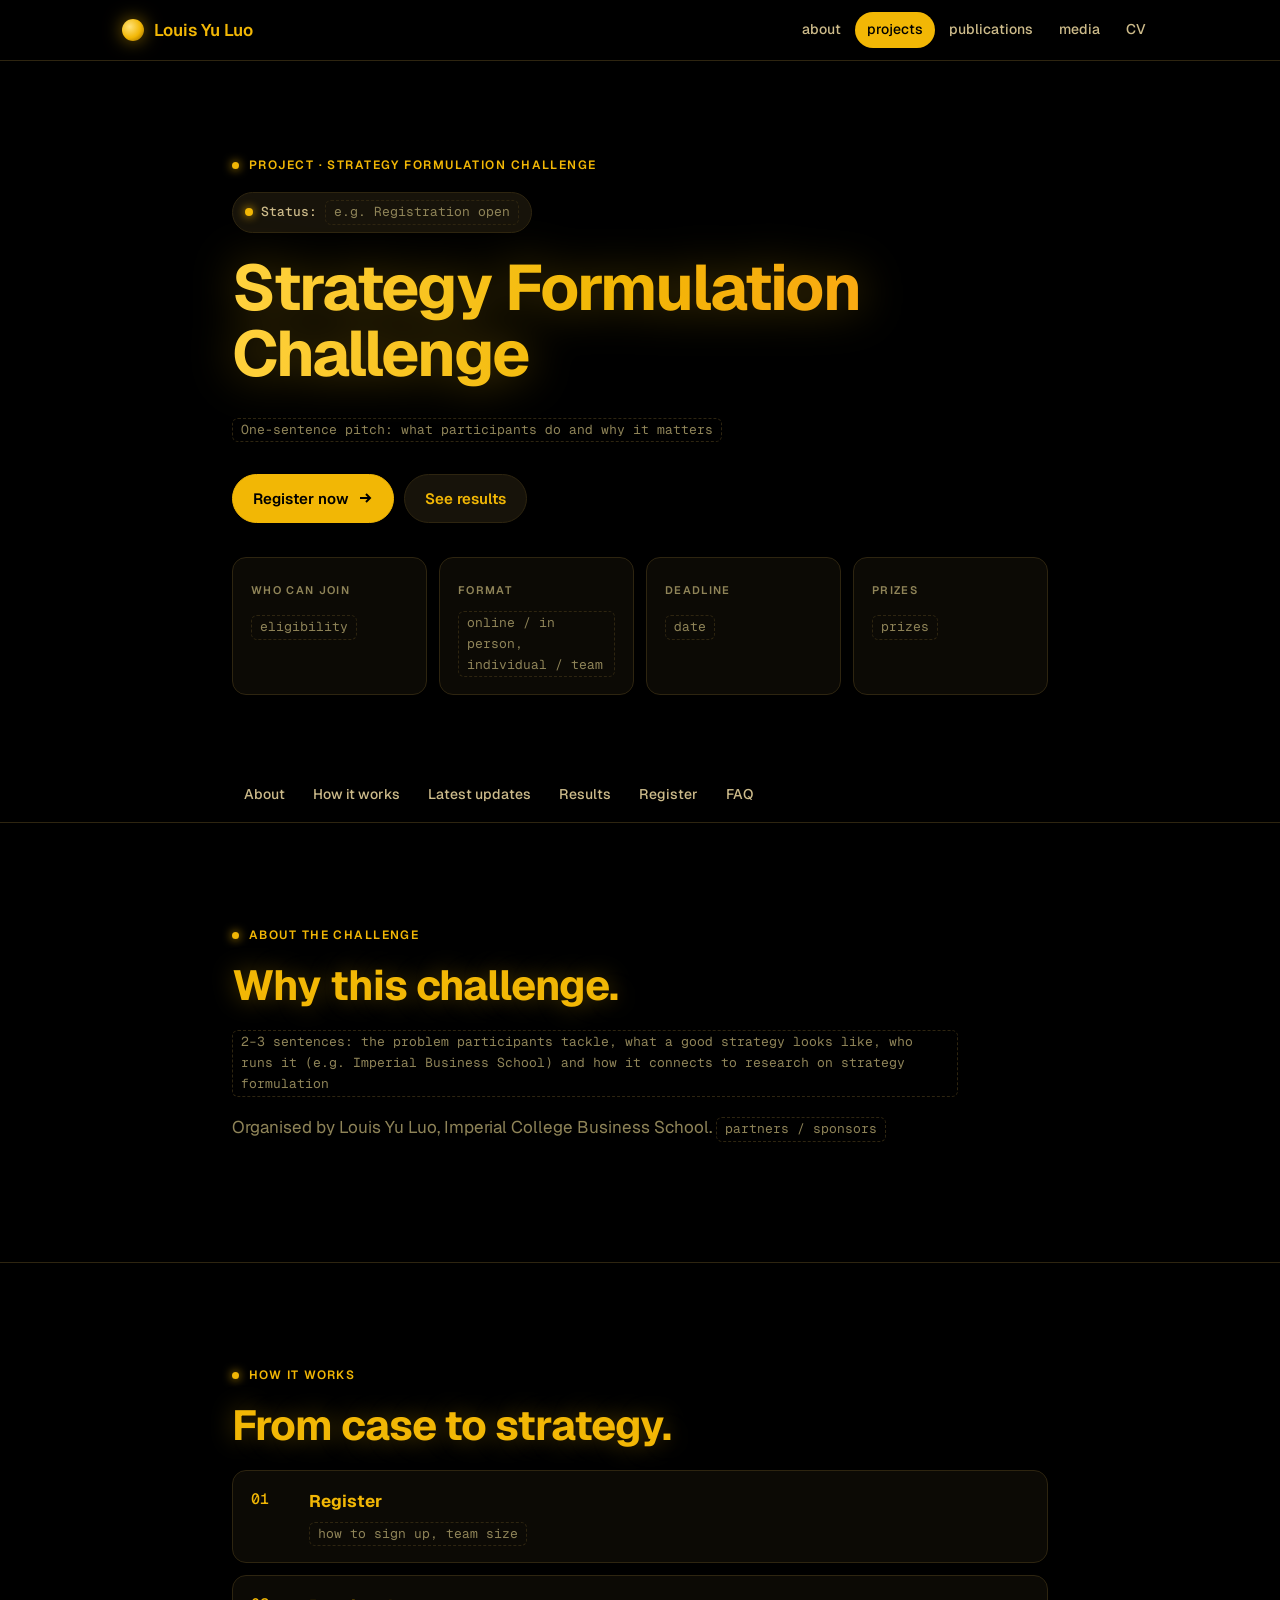
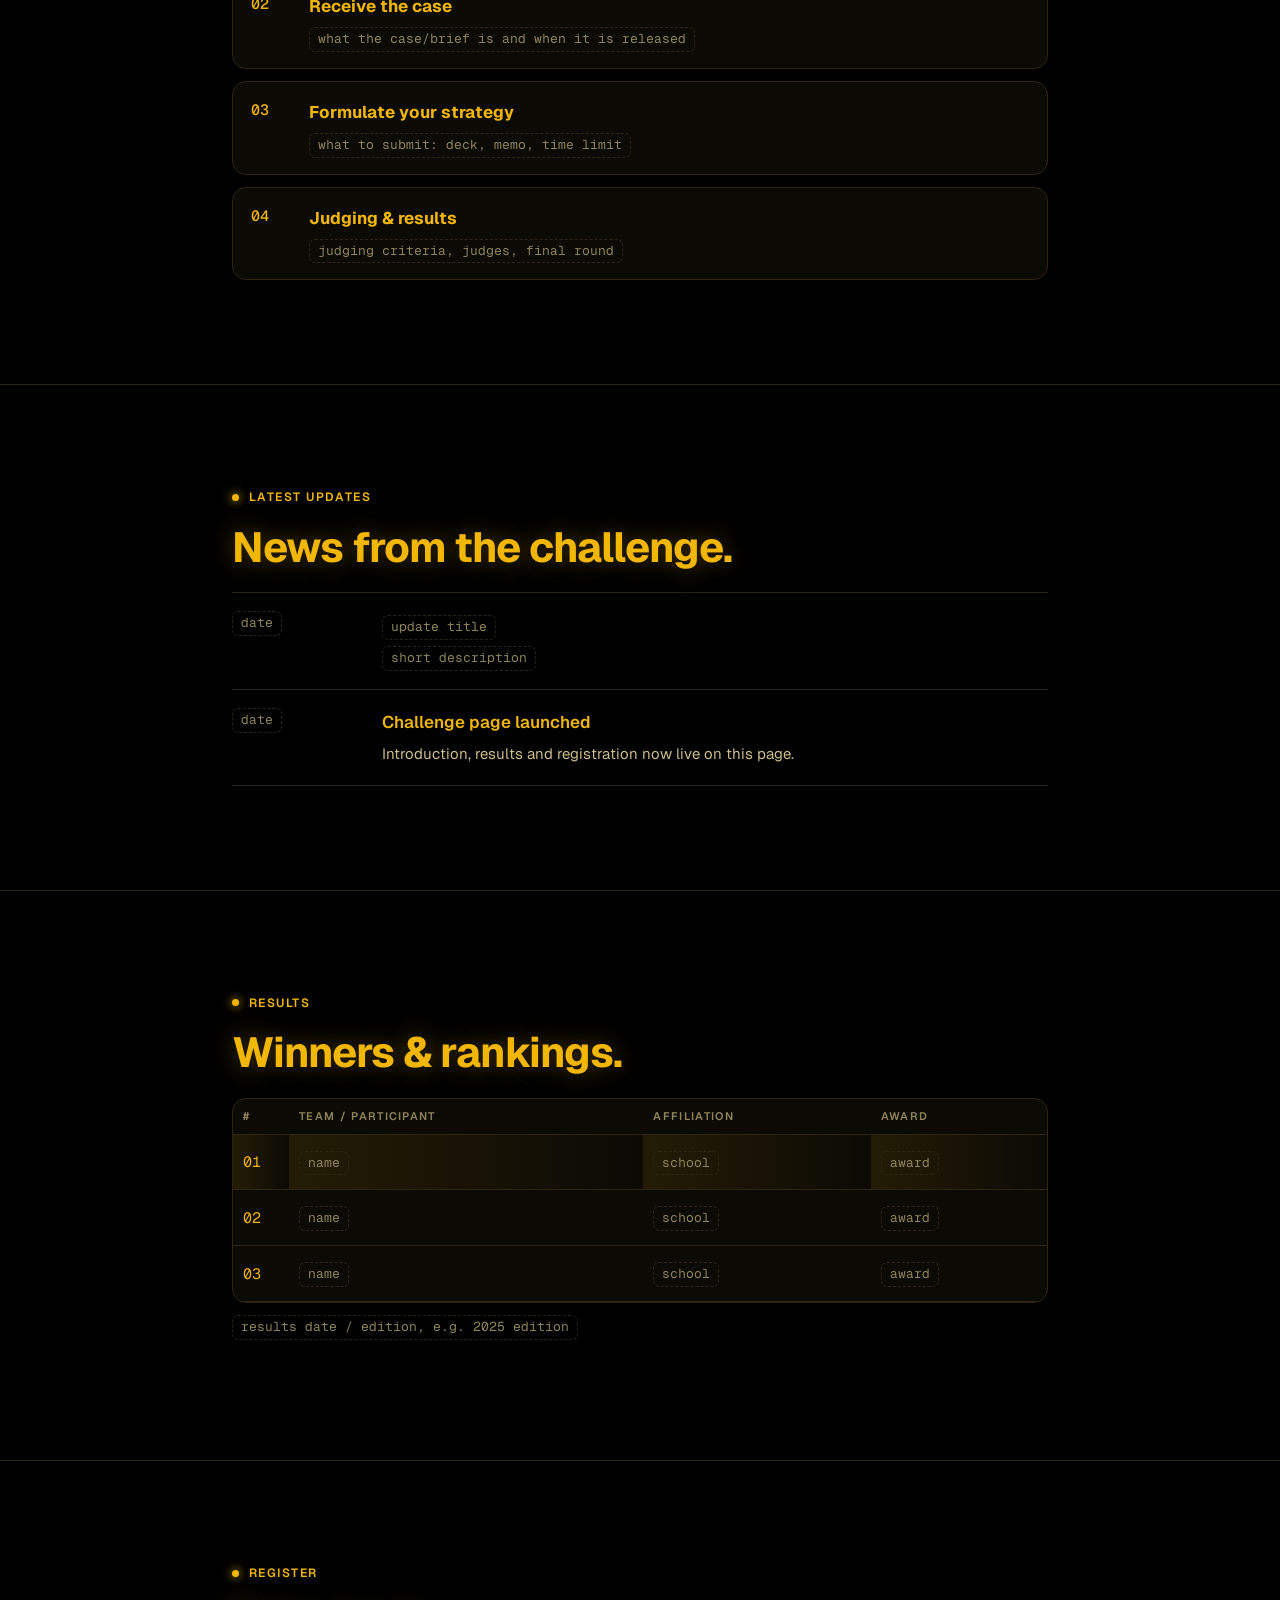
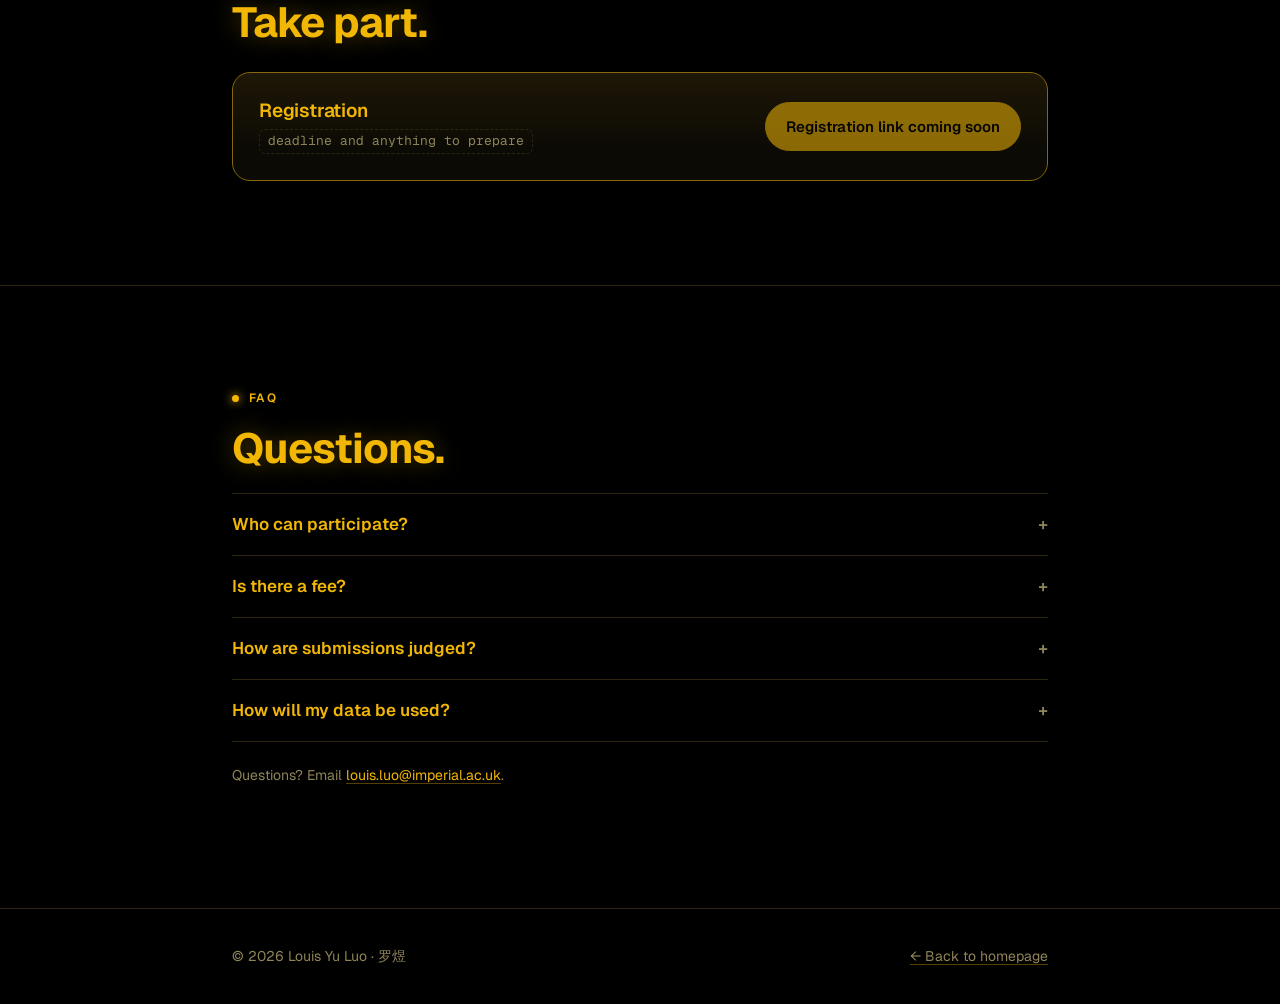
==== challenge/index.html @ c234727a "Add index.html for Strategy Formulation Challenge This commit introduces a new HTML file for the Str" ====
<!DOCTYPE html>
<html lang="en">
<head>
<meta charset="utf-8">
<meta name="viewport" content="width=device-width, initial-scale=1">
<title>Strategy Formulation Challenge · Louis Yu Luo</title>
<meta name="description" content="The Strategy Formulation Challenge: introduction, latest updates, results and registration.">
<link rel="preconnect" href="https://fonts.googleapis.com">
<link rel="preconnect" href="https://fonts.gstatic.com" crossorigin>
<link href="https://fonts.googleapis.com/css2?family=Geist:wght@400;500;600;700&family=Geist+Mono:wght@400;500&family=Instrument+Serif:ital@1&display=swap" rel="stylesheet">
<style>
/* Layout idea: a single dark scroll in the shape of an academic "about" page (pill nav, eyebrow + big headline, thesis thread, three pillars, numbered papers, timeline), with yellow as the only colour and a live contrarian particle field as the signature visual. Single theme by choice. */
:root{
  --bg:#000000;
  --surface:#0c0a05;
  --surface-2:#17130a;
  --line:#2e2510;
  --yellow:#f2b705;
  --glow:rgba(242,183,5,.35);
  --yellow-soft:#cdbb8a;
  --muted:#8f8458;
  --font-sans:"Geist", ui-sans-serif, system-ui, -apple-system, "Segoe UI", sans-serif;
  --font-mono:"Geist Mono", ui-monospace, Menlo, Consolas, monospace;
  --font-accent:"Instrument Serif", Georgia, serif;
  color-scheme:dark;
}
*{box-sizing:border-box}
html{scroll-behavior:smooth;scroll-padding-top:76px}
@media (prefers-reduced-motion:reduce){html{scroll-behavior:auto}}
body{margin:0;background:var(--bg);color:var(--yellow-soft);font:400 17px/1.7 var(--font-sans);-webkit-font-smoothing:antialiased}
a{color:var(--yellow);text-decoration:underline;text-decoration-color:color-mix(in srgb,var(--yellow) 35%,transparent);text-underline-offset:3px;transition:color .2s,text-decoration-color .2s}
a:hover{text-decoration-color:var(--yellow)}
:focus-visible{outline:2px solid var(--yellow);outline-offset:3px;border-radius:6px}
.skip{position:absolute;left:-9999px}
.skip:focus{left:16px;top:12px;z-index:100;background:var(--yellow);color:#000;padding:8px 12px;border-radius:8px}
.wrap{max-width:880px;margin:0 auto;padding:0 clamp(16px,4vw,32px)}
strong{color:var(--yellow);font-weight:600}

/* ---------- top bar ---------- */
header.top{position:sticky;top:0;z-index:20;background:color-mix(in srgb,var(--bg) 80%,transparent);backdrop-filter:blur(14px);-webkit-backdrop-filter:blur(14px);border-bottom:1px solid var(--line)}
.top .bar{max-width:1100px;margin:0 auto;padding:0 clamp(16px,4vw,32px);height:60px;display:flex;align-items:center;gap:16px}
.brand{display:flex;align-items:center;gap:10px;text-decoration:none;color:var(--yellow);font-weight:600;white-space:nowrap}
.brand .dot{width:22px;height:22px;border-radius:50%;background:radial-gradient(circle at 35% 35%,#ffe27a,var(--yellow) 55%,#8a5e00);box-shadow:0 0 18px color-mix(in srgb,var(--yellow) 55%,transparent)}
nav.pills{margin-left:auto;display:flex;gap:2px;overflow-x:auto;scrollbar-width:none}
nav.pills::-webkit-scrollbar{display:none}
nav.pills a{font-size:14px;font-weight:500;color:var(--yellow-soft);text-decoration:none;padding:6px 12px;border-radius:999px;white-space:nowrap;transition:background .2s,color .2s}
nav.pills a:hover{background:var(--surface-2);color:var(--yellow)}
nav.pills a.on{background:var(--yellow);color:#000}
@media (max-width:720px){.brand span.full{display:none}}

/* ---------- shared section pieces ---------- */
section{padding:clamp(64px,9vw,104px) 0;border-bottom:1px solid var(--line)}
.eyebrow{display:flex;align-items:center;gap:10px;font:600 12px/1.4 var(--font-sans);letter-spacing:.12em;text-transform:uppercase;color:var(--yellow);margin:0 0 18px}
.eyebrow::before{content:"";width:7px;height:7px;border-radius:50%;background:var(--yellow);box-shadow:0 0 10px var(--yellow)}
h1,h2,h3{color:var(--yellow);text-wrap:balance;margin:0}
h1{font-size:clamp(40px,6.4vw,64px);line-height:1.04;font-weight:700;letter-spacing:-.03em;background:linear-gradient(100deg,#ffd23f 0%,#f2b705 45%,#ff9f1c 100%);-webkit-background-clip:text;background-clip:text;color:transparent;filter:drop-shadow(0 0 22px var(--glow))}
h2{text-shadow:0 0 24px var(--glow)}
.bio{margin-top:40px;padding:24px 26px;border:1px solid var(--line);border-radius:18px;background:linear-gradient(180deg,rgba(242,183,5,.06),rgba(242,183,5,0) 60%),var(--surface);box-shadow:inset 0 1px 0 rgba(242,183,5,.12)}
.bio p:last-child{margin-bottom:0}
h2{font-size:clamp(30px,4.4vw,42px);line-height:1.1;font-weight:700;letter-spacing:-.025em;margin-bottom:22px}
h3{font-size:19px;line-height:1.3;font-weight:600;letter-spacing:-.01em}
em.serif{font-family:var(--font-accent);font-style:italic;font-weight:400;letter-spacing:0}
p{margin:0 0 16px;max-width:66ch}
.lead{font-size:clamp(18px,2vw,20px);color:var(--yellow-soft)}
.muted{color:var(--muted)}
.mono{font-family:var(--font-mono)}
.todo{display:inline-block;color:var(--muted);border:1px dashed var(--line);padding:1px 8px;border-radius:6px;font:400 13px/1.6 var(--font-mono)}

/* ---------- hero ---------- */
.hero{padding-top:clamp(48px,8vw,88px)}
.hero h1 .zh{display:inline-block;font-family:"Noto Sans SC",sans-serif;font-weight:500;font-size:.5em;letter-spacing:.12em;color:var(--muted);vertical-align:middle;margin-left:.3em}
.hero .lead{margin-top:24px}
.who{margin:18px 0 0;font-size:16px;line-height:1.6}
.btns{display:flex;flex-wrap:wrap;gap:10px;margin-top:30px}
.btn{display:inline-flex;align-items:center;gap:8px;padding:11px 20px;border-radius:999px;font-size:15px;font-weight:600;text-decoration:none;border:1px solid var(--line);background:var(--surface-2);color:var(--yellow);transition:transform .15s,background .2s,border-color .2s}
.btn:hover{border-color:var(--yellow);transform:translateY(-1px)}
.btn.primary{background:var(--yellow);color:#000;border-color:var(--yellow)}
.btn.primary:hover{background:#ffc933;box-shadow:0 0 24px var(--glow)}
.btn svg{width:16px;height:16px}

.stage{position:relative;margin-top:44px;border:1px solid var(--line);border-radius:20px;overflow:hidden;background:radial-gradient(120% 90% at 50% 100%,#1a1606 0%,#000 70%);height:clamp(240px,34vw,320px)}
#field{position:absolute;inset:0;width:100%;height:100%;display:block}
.stage .cap{position:absolute;left:18px;top:14px;font:400 italic 17px/1.3 var(--font-accent);color:var(--yellow-soft)}
.stage .legend{position:absolute;right:16px;bottom:12px;display:flex;gap:14px;font:400 11px/1 var(--font-mono);color:var(--muted)}
.stage .legend b{font-weight:400;display:inline-flex;align-items:center;gap:6px}
.stage .legend b::before{content:"";width:14px;height:2px;border-radius:2px;background:#7d6a1c}
.stage .legend b.c::before{background:var(--yellow)}
.stage .ctrl{position:absolute;right:12px;top:12px;font:500 12px/1 var(--font-sans);background:var(--surface-2);color:var(--yellow-soft);border:1px solid var(--line);border-radius:999px;padding:7px 12px;cursor:pointer}
.stage .ctrl:hover{color:var(--yellow);border-color:var(--yellow)}

.callout{margin-top:22px;display:flex;gap:14px;align-items:flex-start;background:var(--surface);border:1px solid var(--line);border-radius:14px;padding:16px 18px}
.callout svg{flex:none;width:20px;height:20px;margin-top:3px;color:var(--yellow)}
.callout small{display:block;font:600 11px/1.4 var(--font-sans);letter-spacing:.1em;text-transform:uppercase;color:var(--muted)}
.callout b{display:block;color:var(--yellow);font-weight:600;font-size:17px;line-height:1.4;margin-top:2px}

/* ---------- thesis ---------- */
blockquote{margin:26px 0;padding:4px 0 4px 20px;border-left:2px solid var(--yellow)}
blockquote small{display:block;font:500 13px/1.4 var(--font-sans);color:var(--muted);margin-bottom:6px}
blockquote p{color:var(--yellow);font-size:19px;line-height:1.5;margin:0}

.pillars{display:grid;grid-template-columns:repeat(3,1fr);gap:12px;margin-top:34px}
@media (max-width:720px){.pillars{grid-template-columns:1fr}}
.pillar{background:var(--surface);border:1px solid var(--line);border-radius:16px;padding:20px;transition:border-color .2s,transform .2s}
.pillar:hover{border-color:color-mix(in srgb,var(--yellow) 60%,var(--line));transform:translateY(-2px)}
.pillar .k{font:600 11px/1 var(--font-sans);letter-spacing:.12em;text-transform:uppercase;color:var(--muted)}
.pillar h3{margin:10px 0 8px}
.pillar p{font-size:15px;line-height:1.6;color:var(--yellow-soft);margin:0}
.pillar .glyph{font:500 26px/1 var(--font-mono);color:var(--yellow);margin-bottom:14px;display:block}

/* ---------- projects ---------- */
.grid2{display:grid;grid-template-columns:1fr 1fr;gap:0 28px;margin-top:8px}
@media (max-width:640px){.grid2{grid-template-columns:1fr}}
.proj{padding:20px 0;border-top:1px solid var(--line)}
.proj .k{font:600 11px/1 var(--font-sans);letter-spacing:.12em;text-transform:uppercase;color:var(--muted)}
.proj h3{margin:8px 0 6px}
.proj p{font-size:15px;line-height:1.6;margin:0}

/* ---------- publications ---------- */
.pubs{list-style:none;margin:0;padding:0;counter-reset:pub}
.pub{display:grid;grid-template-columns:150px 1fr;gap:22px;padding:26px 0;border-top:1px solid var(--line)}
.pub:last-child{border-bottom:1px solid var(--line)}
@media (max-width:640px){.pub{grid-template-columns:1fr}}
.fig{position:relative;aspect-ratio:4/3;border-radius:12px;border:1px solid var(--line);background:var(--surface);overflow:hidden}
.fig svg{position:absolute;inset:0;width:100%;height:100%}
.fig::after{counter-increment:pub;content:"0" counter(pub);position:absolute;left:10px;top:8px;font:500 12px/1 var(--font-mono);color:var(--muted)}
.badges{display:flex;flex-wrap:wrap;gap:6px;margin-bottom:10px}
.badge{font:500 12px/1 var(--font-sans);padding:6px 10px;border-radius:999px;background:var(--surface-2);border:1px solid var(--line);color:var(--yellow-soft)}
.badge.y{background:var(--yellow);border-color:var(--yellow);color:#000}
.pub h3{font-size:20px;margin-bottom:6px}
.pub .by{font-size:15px;color:var(--muted);margin:0 0 12px}
.pub dl{margin:0;display:grid;gap:6px}
.pub dt{display:inline;font-weight:600;color:var(--yellow)}
.pub dd{display:inline;margin:0;font-size:15px}
.pub dl div{line-height:1.55}
.links{display:flex;flex-wrap:wrap;gap:6px;margin-top:14px}
.links span{font:500 12px/1 var(--font-mono);padding:7px 11px;border-radius:999px;border:1px dashed var(--line);color:var(--muted)}

/* ---------- experience / timeline ---------- */
.tl{list-style:none;margin:0;padding:0}
.tl li{display:grid;grid-template-columns:150px 1fr;gap:20px;padding:18px 0;border-top:1px solid var(--line)}
.tl li:last-child{border-bottom:1px solid var(--line)}
@media (max-width:560px){.tl li{grid-template-columns:1fr;gap:4px}}
.tl time{font:400 14px/1.7 var(--font-mono);color:var(--muted);font-variant-numeric:tabular-nums}
.tl b{color:var(--yellow);font-weight:600}
.tl p{margin:4px 0 0;font-size:15px}

/* ---------- media / articles ---------- */
.cards{display:grid;grid-template-columns:repeat(auto-fit,minmax(240px,1fr));gap:12px}
.card{background:var(--surface);border:1px solid var(--line);border-radius:16px;padding:20px;display:flex;flex-direction:column;gap:8px;min-height:150px}
.card .k{font:600 11px/1 var(--font-sans);letter-spacing:.12em;text-transform:uppercase;color:var(--muted)}
.card h3{font-size:17px}
.card p{font-size:14px;margin:0;color:var(--muted)}
.card .when{margin-top:auto;font:400 12px/1 var(--font-mono);color:var(--muted)}

/* ---------- media: video reports ---------- */
.vstats{display:flex;flex-wrap:wrap;gap:8px 22px;margin:6px 0 20px;font:400 14px/1.4 var(--font-mono);color:var(--muted)}
.vstats b{color:var(--yellow);font-weight:500}
.vfilters{display:flex;flex-wrap:wrap;gap:6px;margin-bottom:18px}
.vfilters button{font:500 13px/1 var(--font-sans);padding:8px 14px;border-radius:999px;border:1px solid var(--line);background:var(--surface);color:var(--yellow-soft);cursor:pointer}
.vfilters button:hover{border-color:var(--yellow)}
.vfilters button.on{background:var(--yellow);color:#000;border-color:var(--yellow)}
.vgrid{display:grid;grid-template-columns:repeat(auto-fill,minmax(240px,1fr));gap:14px}
.vid{display:flex;flex-direction:column;text-decoration:none;background:var(--surface);border:1px solid var(--line);border-radius:14px;overflow:hidden;transition:border-color .2s,transform .2s}
.vid:hover{border-color:var(--yellow);transform:translateY(-2px)}
.vid[hidden]{display:none}
.thumb{position:relative;aspect-ratio:16/9;background:linear-gradient(135deg,#1a1606,#000);display:block;overflow:hidden}
.thumb img{width:100%;height:100%;object-fit:cover;display:block;filter:saturate(.85);transition:transform .3s}
.vid:hover .thumb img{transform:scale(1.04)}
.play{position:absolute;left:12px;bottom:12px;width:36px;height:36px;border-radius:50%;background:var(--yellow);box-shadow:0 4px 18px rgba(0,0,0,.5)}
.play::after{content:"";position:absolute;left:14px;top:11px;border-left:11px solid #000;border-top:7px solid transparent;border-bottom:7px solid transparent}
.vmeta{display:flex;flex-direction:column;gap:6px;padding:14px 16px 16px}
.vmeta .k{font:600 11px/1.3 var(--font-sans);letter-spacing:.1em;text-transform:uppercase;color:var(--muted)}
.vmeta b{color:var(--yellow);font-weight:600;font-size:15px;line-height:1.4}
.vmeta .when{font:400 12px/1 var(--font-mono);color:var(--muted)}
.subh{margin:48px 0 14px;font-size:20px}
.vid .role{position:absolute;right:10px;top:10px;font:600 11px/1 var(--font-sans);letter-spacing:.06em;text-transform:uppercase;padding:6px 9px;border-radius:999px;background:rgba(0,0,0,.72);color:var(--yellow);border:1px solid rgba(242,183,5,.4)}
.vid.feat .role{background:var(--yellow);color:#000;border-color:var(--yellow)}
.vid.feat{border-color:color-mix(in srgb,var(--yellow) 45%,var(--line))}

#player{width:min(880px,94vw);padding:0;border:1px solid var(--line);border-radius:18px;background:var(--surface);color:var(--yellow-soft);box-shadow:0 0 60px rgba(242,183,5,.18)}
#player::backdrop{background:rgba(0,0,0,.78);backdrop-filter:blur(4px)}
.pl-head{display:flex;align-items:center;justify-content:space-between;gap:16px;padding:14px 18px;border-bottom:1px solid var(--line)}
.pl-head b{color:var(--yellow);font-weight:600}
#pl-close{font:500 13px/1 var(--font-sans);background:var(--surface-2);color:var(--yellow-soft);border:1px solid var(--line);border-radius:999px;padding:8px 14px;cursor:pointer}
#pl-close:hover{border-color:var(--yellow);color:var(--yellow)}
#pl-video{display:block;width:100%;aspect-ratio:16/9;background:#000}
.pl-note{margin:0;padding:12px 18px;font-size:13px;color:var(--muted)}

/* ---------- cv ---------- */
.cvhead{display:flex;flex-wrap:wrap;align-items:center;justify-content:space-between;gap:16px;margin-bottom:22px}
.cvhead h2{margin:0}

/* ---------- connect ---------- */
.lineage{display:grid;grid-template-columns:110px 1fr;gap:8px 18px;font-size:15px;margin:10px 0 28px}
.lineage dt{font:500 13px/1.7 var(--font-mono);color:var(--muted)}
.lineage dd{margin:0}
.social{display:flex;flex-wrap:wrap;gap:10px;padding-top:24px;border-top:1px solid var(--line)}
.social a,.social span{display:inline-flex;align-items:center;gap:8px;padding:10px 14px;border-radius:12px;border:1px solid var(--line);background:var(--surface);font-size:14px;font-weight:500;text-decoration:none;color:var(--yellow)}
.social a:hover{border-color:var(--yellow)}
.social span{color:var(--muted);border-style:dashed}
.social svg{width:17px;height:17px}

footer{padding:36px 0 56px;font-size:14px;color:var(--muted)}
footer .wrap{display:flex;justify-content:space-between;flex-wrap:wrap;gap:12px}
footer a{color:var(--muted)}

/* ---------- challenge page ---------- */
.ch-hero{padding:clamp(56px,8vw,96px) 0 clamp(48px,6vw,72px)}
.status{display:inline-flex;align-items:center;gap:8px;font:500 13px/1 var(--font-mono);padding:7px 12px;border-radius:999px;border:1px solid var(--line);background:var(--surface-2);color:var(--yellow-soft);margin-bottom:22px}
.status i{width:8px;height:8px;border-radius:50%;background:var(--yellow);box-shadow:0 0 10px var(--yellow);animation:pulse 2s infinite}
@keyframes pulse{50%{opacity:.35}}
@media (prefers-reduced-motion:reduce){.status i{animation:none}}
.facts{display:grid;grid-template-columns:repeat(auto-fit,minmax(170px,1fr));gap:12px;margin-top:34px}
.fact{background:var(--surface);border:1px solid var(--line);border-radius:14px;padding:16px 18px}
.fact .k{font:600 11px/1 var(--font-sans);letter-spacing:.12em;text-transform:uppercase;color:var(--muted)}
.fact b{display:block;margin-top:8px;color:var(--yellow);font-weight:600}
.tabs{position:sticky;top:60px;z-index:10;background:color-mix(in srgb,var(--bg) 85%,transparent);backdrop-filter:blur(12px);border-bottom:1px solid var(--line)}
.tabs .wrap{display:flex;gap:4px;overflow-x:auto;padding-top:10px;padding-bottom:10px;scrollbar-width:none}
.tabs a{font-size:14px;font-weight:500;color:var(--yellow-soft);text-decoration:none;padding:6px 12px;border-radius:999px;white-space:nowrap}
.tabs a:hover{background:var(--surface-2);color:var(--yellow)}
.steps{list-style:none;counter-reset:s;margin:0;padding:0;display:grid;gap:12px}
.steps li{counter-increment:s;display:grid;grid-template-columns:44px 1fr;gap:14px;align-items:start;background:var(--surface);border:1px solid var(--line);border-radius:14px;padding:16px 18px}
.steps li::before{content:counter(s,decimal-leading-zero);font:500 15px/1.6 var(--font-mono);color:var(--yellow)}
.steps p{margin:4px 0 0;font-size:15px}
.upd{list-style:none;margin:0;padding:0}
.upd li{display:grid;grid-template-columns:130px 1fr;gap:20px;padding:18px 0;border-top:1px solid var(--line)}
.upd li:last-child{border-bottom:1px solid var(--line)}
@media (max-width:560px){.upd li{grid-template-columns:1fr;gap:4px}}
.upd time{font:400 14px/1.7 var(--font-mono);color:var(--muted)}
.upd b{color:var(--yellow);font-weight:600}
.upd p{margin:4px 0 0;font-size:15px}
.tbl{width:100%;border-collapse:collapse;font-size:15px}
.tbl th{font:600 11px/1 var(--font-sans);letter-spacing:.12em;text-transform:uppercase;color:var(--muted);text-align:left;padding:12px 10px;border-bottom:1px solid var(--line)}
.tbl td{padding:14px 10px;border-bottom:1px solid var(--line)}
.tbl td:first-child{font-family:var(--font-mono);color:var(--yellow);width:56px}
.tbl tr.top1 td{background:linear-gradient(90deg,rgba(242,183,5,.10),transparent)}
.tblwrap{overflow-x:auto;border:1px solid var(--line);border-radius:14px;background:var(--surface)}
.note{font-size:14px;color:var(--muted);margin-top:12px}
details{border-top:1px solid var(--line);padding:16px 0}
details:last-of-type{border-bottom:1px solid var(--line)}
summary{cursor:pointer;color:var(--yellow);font-weight:600;list-style:none;display:flex;justify-content:space-between;gap:16px}
summary::-webkit-details-marker{display:none}
summary::after{content:"+";font-family:var(--font-mono);color:var(--muted)}
details[open] summary::after{content:"–"}
details p{margin:10px 0 0;font-size:15px}
.cta{margin-top:26px;padding:26px;border:1px solid color-mix(in srgb,var(--yellow) 45%,var(--line));border-radius:18px;background:linear-gradient(180deg,rgba(242,183,5,.08),rgba(242,183,5,0) 70%),var(--surface);display:flex;flex-wrap:wrap;align-items:center;justify-content:space-between;gap:16px}
.cta h3{margin:0 0 4px}
.cta p{margin:0;font-size:15px}
.btn[aria-disabled=true]{opacity:.55;pointer-events:none}
footer{padding:36px 0;font-size:14px;color:var(--muted)}
footer .wrap{display:flex;justify-content:space-between;gap:12px;flex-wrap:wrap}
</style>
</head>
<body>
<a class="skip" href="#main">Skip to content</a>
<header class="top">
  <div class="bar">
    <a class="brand" href="/" aria-label="Louis Yu Luo, home"><i class="dot" aria-hidden="true"></i><span>Louis Yu Luo</span></a>
    <nav class="pills" aria-label="Site">
      <a href="/#about">about</a>
      <a href="/#projects" class="on">projects</a>
      <a href="/#publications">publications</a>
      <a href="/#media">media</a>
      <a href="/#cv">CV</a>
    </nav>
  </div>
</header>

<main id="main">
<section class="ch-hero" style="border-bottom:0">
  <div class="wrap">
    <p class="eyebrow">Project · Strategy Formulation Challenge</p>
    <div class="status"><i aria-hidden="true"></i><span id="st">Status: <span class="todo">e.g. Registration open</span></span></div>
    <h1>Strategy Formulation Challenge</h1>
    <p class="lead" style="margin-top:22px"><span class="todo">One-sentence pitch: what participants do and why it matters</span></p>
    <div class="btns">
      <a class="btn primary" href="#register" id="regbtn">Register now <svg viewBox="0 0 16 16" fill="none" stroke="currentColor" stroke-width="2"><path d="M3 8h10M9 4l4 4-4 4"/></svg></a>
      <a class="btn" href="#results">See results</a>
    </div>
    <div class="facts">
      <div class="fact"><span class="k">Who can join</span><b><span class="todo">eligibility</span></b></div>
      <div class="fact"><span class="k">Format</span><b><span class="todo">online / in person, individual / team</span></b></div>
      <div class="fact"><span class="k">Deadline</span><b><span class="todo">date</span></b></div>
      <div class="fact"><span class="k">Prizes</span><b><span class="todo">prizes</span></b></div>
    </div>
  </div>
</section>

<nav class="tabs" aria-label="On this page"><div class="wrap">
  <a href="#about">About</a><a href="#how">How it works</a><a href="#updates">Latest updates</a><a href="#results">Results</a><a href="#register">Register</a><a href="#faq">FAQ</a>
</div></nav>

<section id="about">
  <div class="wrap">
    <p class="eyebrow">About the challenge</p>
    <h2>Why this challenge.</h2>
    <p><span class="todo">2–3 sentences: the problem participants tackle, what a good strategy looks like, who runs it (e.g. Imperial Business School) and how it connects to research on strategy formulation</span></p>
    <p class="muted">Organised by Louis Yu Luo, Imperial College Business School. <span class="todo">partners / sponsors</span></p>
  </div>
</section>

<section id="how">
  <div class="wrap">
    <p class="eyebrow">How it works</p>
    <h2>From case to strategy.</h2>
    <ol class="steps">
      <li><div><b style="color:var(--yellow)">Register</b><p><span class="todo">how to sign up, team size</span></p></div></li>
      <li><div><b style="color:var(--yellow)">Receive the case</b><p><span class="todo">what the case/brief is and when it is released</span></p></div></li>
      <li><div><b style="color:var(--yellow)">Formulate your strategy</b><p><span class="todo">what to submit: deck, memo, time limit</span></p></div></li>
      <li><div><b style="color:var(--yellow)">Judging &amp; results</b><p><span class="todo">judging criteria, judges, final round</span></p></div></li>
    </ol>
  </div>
</section>

<section id="updates">
  <div class="wrap">
    <p class="eyebrow">Latest updates</p>
    <h2>News from the challenge.</h2>
    <ol class="upd">
      <li><time><span class="todo">date</span></time><div><b><span class="todo">update title</span></b><p><span class="todo">short description</span></p></div></li>
      <li><time><span class="todo">date</span></time><div><b>Challenge page launched</b><p>Introduction, results and registration now live on this page.</p></div></li>
    </ol>
  </div>
</section>

<section id="results">
  <div class="wrap">
    <p class="eyebrow">Results</p>
    <h2>Winners &amp; rankings.</h2>
    <div class="tblwrap"><table class="tbl">
      <thead><tr><th>#</th><th>Team / participant</th><th>Affiliation</th><th>Award</th></tr></thead>
      <tbody>
        <tr class="top1"><td>01</td><td><span class="todo">name</span></td><td><span class="todo">school</span></td><td><span class="todo">award</span></td></tr>
        <tr><td>02</td><td><span class="todo">name</span></td><td><span class="todo">school</span></td><td><span class="todo">award</span></td></tr>
        <tr><td>03</td><td><span class="todo">name</span></td><td><span class="todo">school</span></td><td><span class="todo">award</span></td></tr>
      </tbody>
    </table></div>
    <p class="note"><span class="todo">results date / edition, e.g. 2025 edition</span></p>
  </div>
</section>

<section id="register">
  <div class="wrap">
    <p class="eyebrow">Register</p>
    <h2>Take part.</h2>
    <div class="cta">
      <div><h3>Registration</h3><p><span class="todo">deadline and anything to prepare</span></p></div>
      <a class="btn primary" href="#register" aria-disabled="true">Registration link coming soon</a>
    </div>
  </div>
</section>

<section id="faq">
  <div class="wrap">
    <p class="eyebrow">FAQ</p>
    <h2>Questions.</h2>
    <details><summary>Who can participate?</summary><p><span class="todo">answer</span></p></details>
    <details><summary>Is there a fee?</summary><p><span class="todo">answer</span></p></details>
    <details><summary>How are submissions judged?</summary><p><span class="todo">answer</span></p></details>
    <details><summary>How will my data be used?</summary><p><span class="todo">answer, e.g. if submissions are used for research</span></p></details>
    <p class="note" style="margin-top:22px">Questions? Email <a href="mailto:louis.luo@imperial.ac.uk">louis.luo@imperial.ac.uk</a>.</p>
  </div>
</section>
</main>

<footer><div class="wrap"><span>© 2026 Louis Yu Luo · <span lang="zh-Hans">罗煜</span></span><a href="/">← Back to homepage</a></div></footer>
</body>
</html>
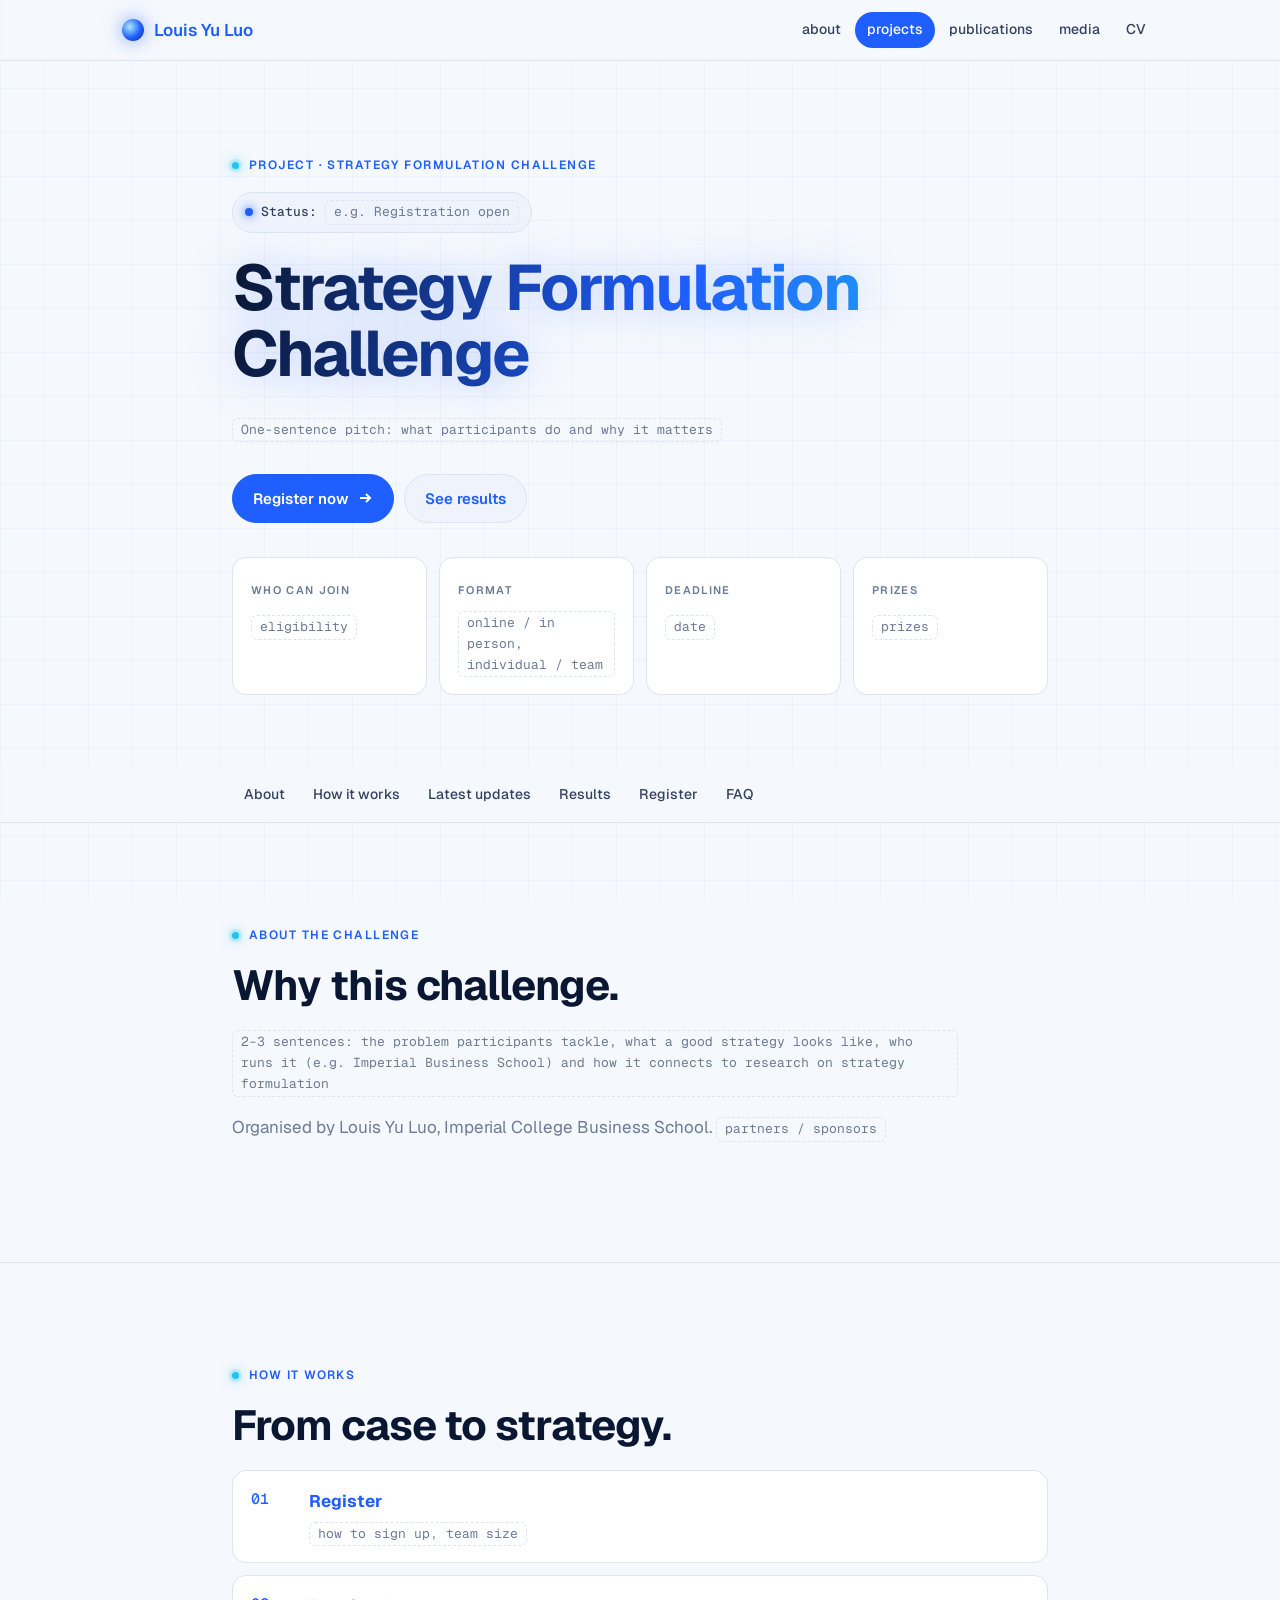
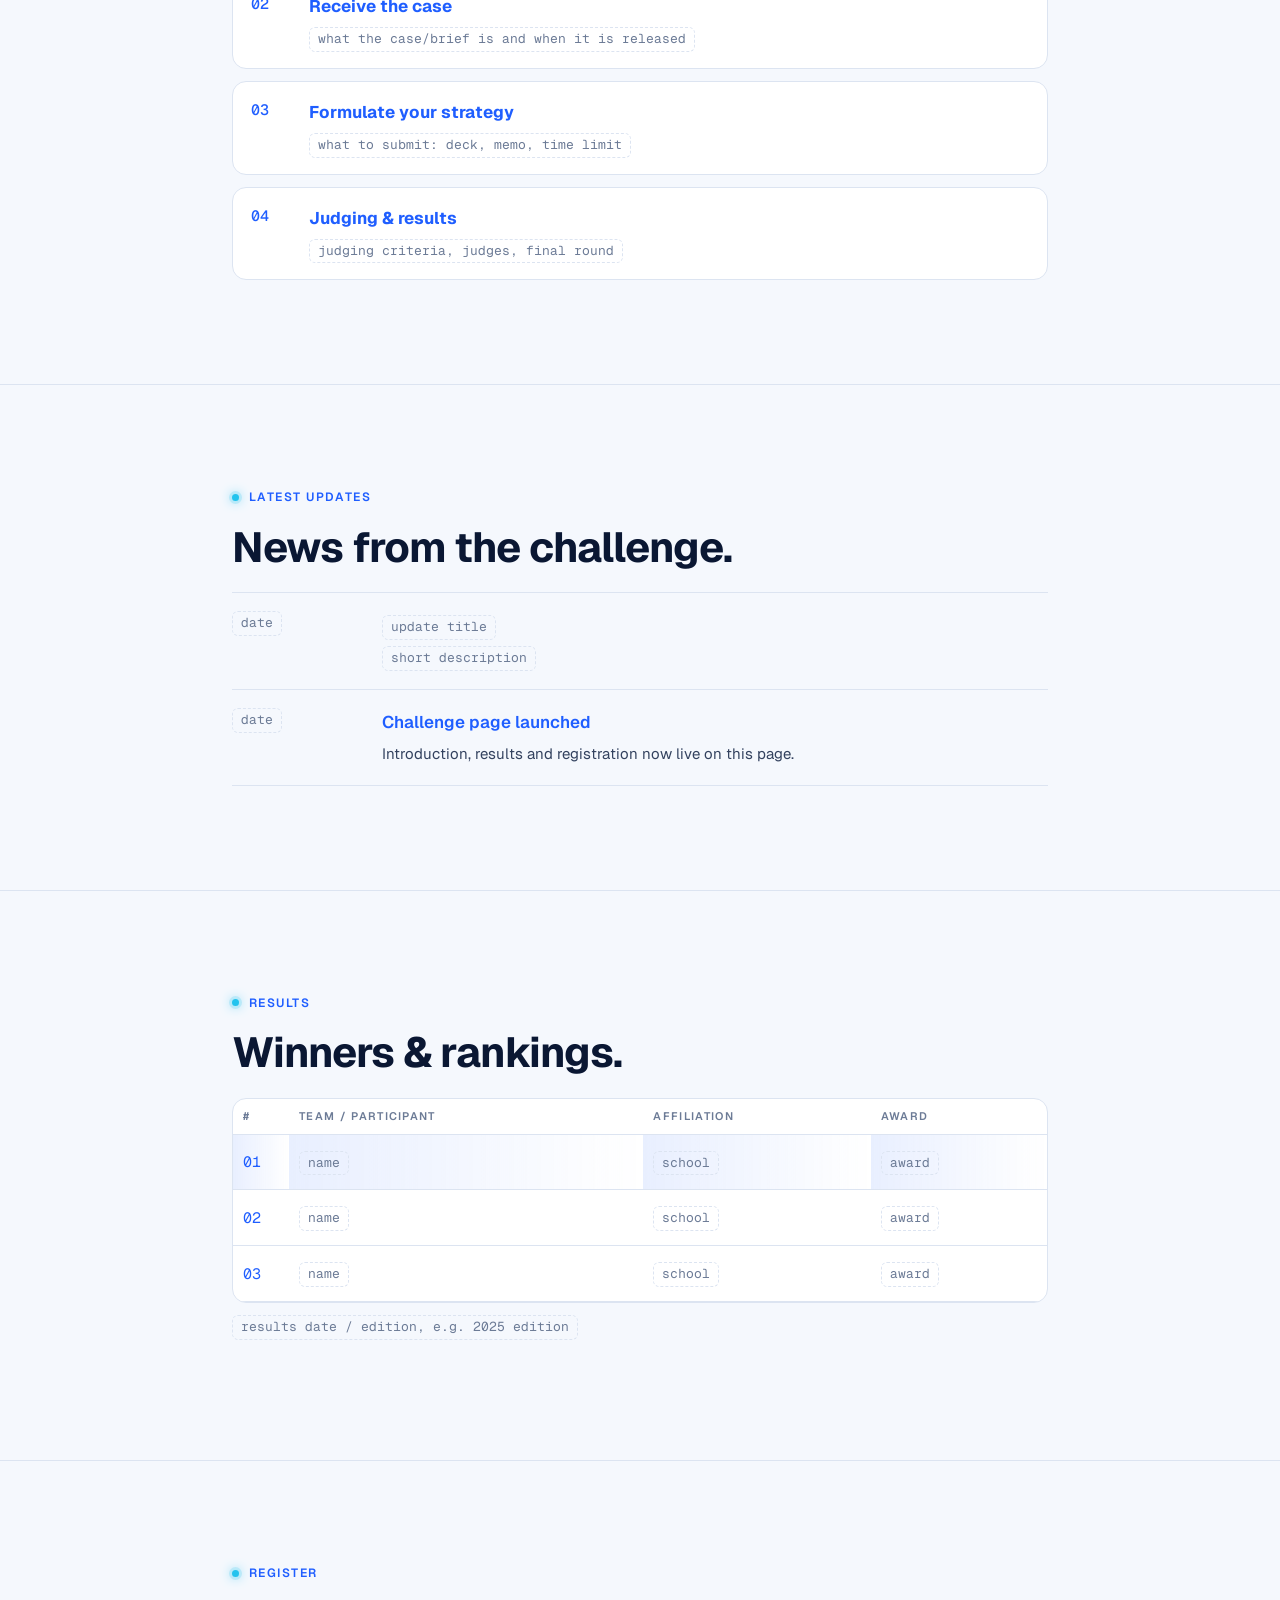
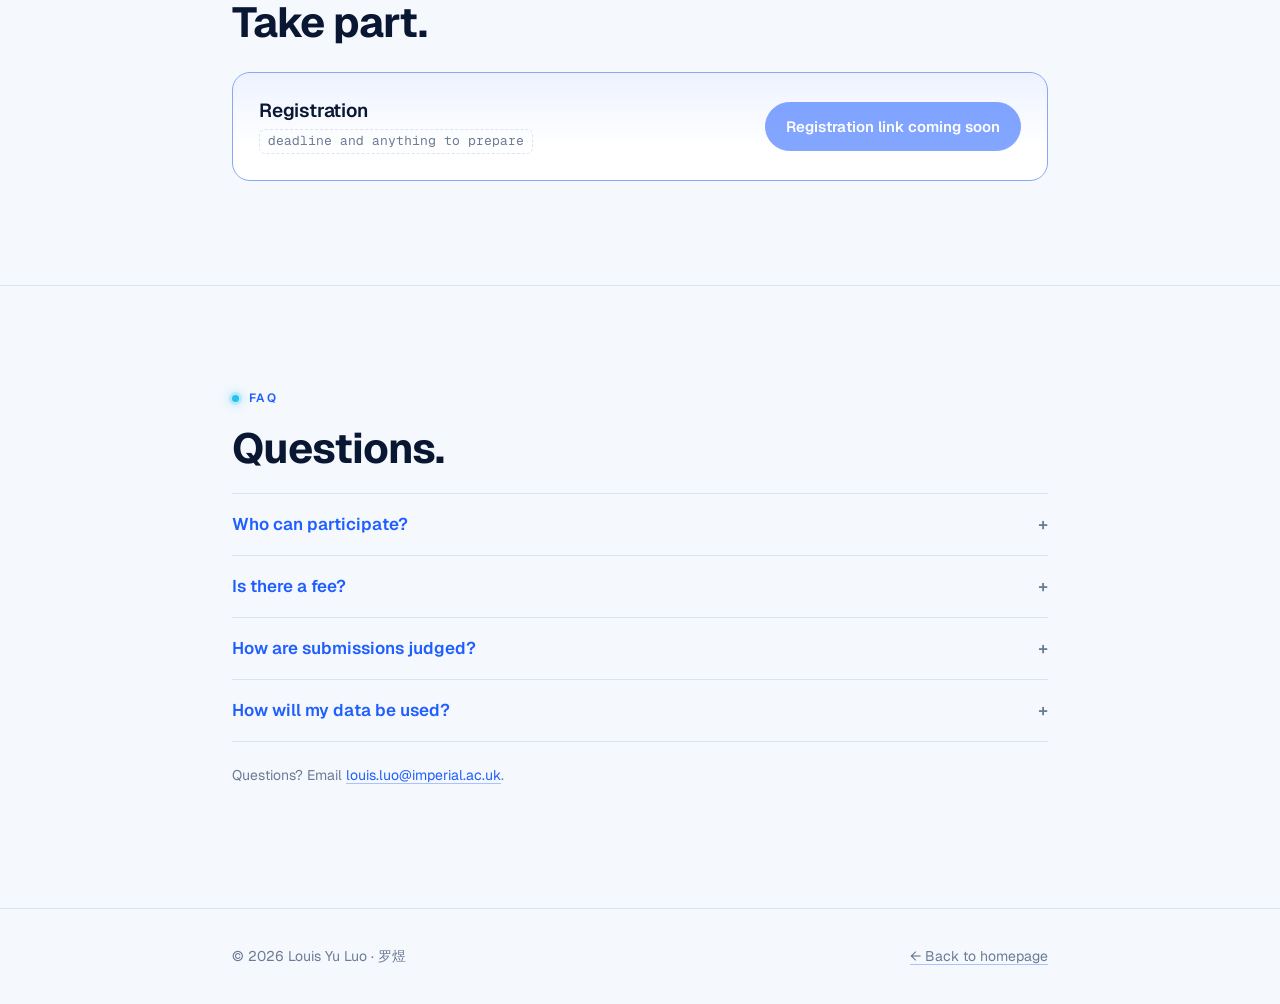
==== commit 328efb6e: "Add files via upload" ====
--- a/challenge/index.html
+++ b/challenge/index.html
@@ -11,28 +11,30 @@
 <style>
 /* Layout idea: a single dark scroll in the shape of an academic "about" page (pill nav, eyebrow + big headline, thesis thread, three pillars, numbered papers, timeline), with yellow as the only colour and a live contrarian particle field as the signature visual. Single theme by choice. */
 :root{
-  --bg:#000000;
-  --surface:#0c0a05;
-  --surface-2:#17130a;
-  --line:#2e2510;
-  --yellow:#f2b705;
-  --glow:rgba(242,183,5,.35);
-  --yellow-soft:#cdbb8a;
-  --muted:#8f8458;
+  --bg:#f5f8fd;
+  --surface:#ffffff;
+  --surface-2:#eef3fc;
+  --line:#dce4f1;
+  --yellow:#1f5eff;
+  --ink:#0a1733;
+  --cyan:#22c3ee;
+  --glow:rgba(31,94,255,.28);
+  --yellow-soft:#33425f;
+  --muted:#6c7b96;
   --font-sans:"Geist", ui-sans-serif, system-ui, -apple-system, "Segoe UI", sans-serif;
   --font-mono:"Geist Mono", ui-monospace, Menlo, Consolas, monospace;
   --font-accent:"Instrument Serif", Georgia, serif;
-  color-scheme:dark;
+  color-scheme:light;
 }
 *{box-sizing:border-box}
 html{scroll-behavior:smooth;scroll-padding-top:76px}
 @media (prefers-reduced-motion:reduce){html{scroll-behavior:auto}}
-body{margin:0;background:var(--bg);color:var(--yellow-soft);font:400 17px/1.7 var(--font-sans);-webkit-font-smoothing:antialiased}
+body{margin:0;background-color:var(--bg);background-image:linear-gradient(rgba(31,94,255,.045) 1px,transparent 1px),linear-gradient(90deg,rgba(31,94,255,.045) 1px,transparent 1px);background-size:44px 44px;background-attachment:fixed;color:var(--yellow-soft);font:400 17px/1.7 var(--font-sans);-webkit-font-smoothing:antialiased}
 a{color:var(--yellow);text-decoration:underline;text-decoration-color:color-mix(in srgb,var(--yellow) 35%,transparent);text-underline-offset:3px;transition:color .2s,text-decoration-color .2s}
 a:hover{text-decoration-color:var(--yellow)}
 :focus-visible{outline:2px solid var(--yellow);outline-offset:3px;border-radius:6px}
 .skip{position:absolute;left:-9999px}
-.skip:focus{left:16px;top:12px;z-index:100;background:var(--yellow);color:#000;padding:8px 12px;border-radius:8px}
+.skip:focus{left:16px;top:12px;z-index:100;background:var(--yellow);color:#fff;padding:8px 12px;border-radius:8px}
 .wrap{max-width:880px;margin:0 auto;padding:0 clamp(16px,4vw,32px)}
 strong{color:var(--yellow);font-weight:600}
 
@@ -40,22 +42,22 @@
 header.top{position:sticky;top:0;z-index:20;background:color-mix(in srgb,var(--bg) 80%,transparent);backdrop-filter:blur(14px);-webkit-backdrop-filter:blur(14px);border-bottom:1px solid var(--line)}
 .top .bar{max-width:1100px;margin:0 auto;padding:0 clamp(16px,4vw,32px);height:60px;display:flex;align-items:center;gap:16px}
 .brand{display:flex;align-items:center;gap:10px;text-decoration:none;color:var(--yellow);font-weight:600;white-space:nowrap}
-.brand .dot{width:22px;height:22px;border-radius:50%;background:radial-gradient(circle at 35% 35%,#ffe27a,var(--yellow) 55%,#8a5e00);box-shadow:0 0 18px color-mix(in srgb,var(--yellow) 55%,transparent)}
+.brand .dot{width:22px;height:22px;border-radius:50%;background:radial-gradient(circle at 35% 35%,#a8e9ff,var(--yellow) 55%,#0b2a7a);box-shadow:0 0 18px color-mix(in srgb,var(--yellow) 55%,transparent)}
 nav.pills{margin-left:auto;display:flex;gap:2px;overflow-x:auto;scrollbar-width:none}
 nav.pills::-webkit-scrollbar{display:none}
 nav.pills a{font-size:14px;font-weight:500;color:var(--yellow-soft);text-decoration:none;padding:6px 12px;border-radius:999px;white-space:nowrap;transition:background .2s,color .2s}
 nav.pills a:hover{background:var(--surface-2);color:var(--yellow)}
-nav.pills a.on{background:var(--yellow);color:#000}
+nav.pills a.on{background:var(--yellow);color:#fff}
 @media (max-width:720px){.brand span.full{display:none}}
 
 /* ---------- shared section pieces ---------- */
 section{padding:clamp(64px,9vw,104px) 0;border-bottom:1px solid var(--line)}
 .eyebrow{display:flex;align-items:center;gap:10px;font:600 12px/1.4 var(--font-sans);letter-spacing:.12em;text-transform:uppercase;color:var(--yellow);margin:0 0 18px}
-.eyebrow::before{content:"";width:7px;height:7px;border-radius:50%;background:var(--yellow);box-shadow:0 0 10px var(--yellow)}
-h1,h2,h3{color:var(--yellow);text-wrap:balance;margin:0}
-h1{font-size:clamp(40px,6.4vw,64px);line-height:1.04;font-weight:700;letter-spacing:-.03em;background:linear-gradient(100deg,#ffd23f 0%,#f2b705 45%,#ff9f1c 100%);-webkit-background-clip:text;background-clip:text;color:transparent;filter:drop-shadow(0 0 22px var(--glow))}
-h2{text-shadow:0 0 24px var(--glow)}
-.bio{margin-top:40px;padding:24px 26px;border:1px solid var(--line);border-radius:18px;background:linear-gradient(180deg,rgba(242,183,5,.06),rgba(242,183,5,0) 60%),var(--surface);box-shadow:inset 0 1px 0 rgba(242,183,5,.12)}
+.eyebrow::before{content:"";width:7px;height:7px;border-radius:50%;background:var(--cyan);box-shadow:0 0 0 3px rgba(34,195,238,.18),0 0 12px var(--cyan)}
+h1,h2,h3{color:var(--ink);text-wrap:balance;margin:0}
+h1{font-size:clamp(40px,6.4vw,64px);line-height:1.04;font-weight:700;letter-spacing:-.03em;background:linear-gradient(100deg,#0a1733 0%,#1f5eff 55%,#22c3ee 100%);-webkit-background-clip:text;background-clip:text;color:transparent;filter:drop-shadow(0 0 22px var(--glow))}
+h2{text-shadow:none}
+.bio{margin-top:40px;padding:24px 26px;border:1px solid var(--line);border-radius:18px;background:linear-gradient(180deg,rgba(31,94,255,.06),rgba(31,94,255,0) 60%),var(--surface);box-shadow:inset 0 1px 0 rgba(31,94,255,.12)}
 .bio p:last-child{margin-bottom:0}
 h2{font-size:clamp(30px,4.4vw,42px);line-height:1.1;font-weight:700;letter-spacing:-.025em;margin-bottom:22px}
 h3{font-size:19px;line-height:1.3;font-weight:600;letter-spacing:-.01em}
@@ -74,16 +76,16 @@
 .btns{display:flex;flex-wrap:wrap;gap:10px;margin-top:30px}
 .btn{display:inline-flex;align-items:center;gap:8px;padding:11px 20px;border-radius:999px;font-size:15px;font-weight:600;text-decoration:none;border:1px solid var(--line);background:var(--surface-2);color:var(--yellow);transition:transform .15s,background .2s,border-color .2s}
 .btn:hover{border-color:var(--yellow);transform:translateY(-1px)}
-.btn.primary{background:var(--yellow);color:#000;border-color:var(--yellow)}
-.btn.primary:hover{background:#ffc933;box-shadow:0 0 24px var(--glow)}
+.btn.primary{background:var(--yellow);color:#fff;border-color:var(--yellow)}
+.btn.primary:hover{background:#3b74ff;box-shadow:0 0 24px var(--glow)}
 .btn svg{width:16px;height:16px}
 
-.stage{position:relative;margin-top:44px;border:1px solid var(--line);border-radius:20px;overflow:hidden;background:radial-gradient(120% 90% at 50% 100%,#1a1606 0%,#000 70%);height:clamp(240px,34vw,320px)}
+.stage{position:relative;margin-top:44px;border:1px solid var(--line);border-radius:20px;overflow:hidden;background:radial-gradient(120% 90% at 50% 100%,#e6efff 0%,#ffffff 70%);height:clamp(240px,34vw,320px)}
 #field{position:absolute;inset:0;width:100%;height:100%;display:block}
 .stage .cap{position:absolute;left:18px;top:14px;font:400 italic 17px/1.3 var(--font-accent);color:var(--yellow-soft)}
 .stage .legend{position:absolute;right:16px;bottom:12px;display:flex;gap:14px;font:400 11px/1 var(--font-mono);color:var(--muted)}
 .stage .legend b{font-weight:400;display:inline-flex;align-items:center;gap:6px}
-.stage .legend b::before{content:"";width:14px;height:2px;border-radius:2px;background:#7d6a1c}
+.stage .legend b::before{content:"";width:14px;height:2px;border-radius:2px;background:#a9b9d8}
 .stage .legend b.c::before{background:var(--yellow)}
 .stage .ctrl{position:absolute;right:12px;top:12px;font:500 12px/1 var(--font-sans);background:var(--surface-2);color:var(--yellow-soft);border:1px solid var(--line);border-radius:999px;padding:7px 12px;cursor:pointer}
 .stage .ctrl:hover{color:var(--yellow);border-color:var(--yellow)}
@@ -125,7 +127,7 @@
 .fig::after{counter-increment:pub;content:"0" counter(pub);position:absolute;left:10px;top:8px;font:500 12px/1 var(--font-mono);color:var(--muted)}
 .badges{display:flex;flex-wrap:wrap;gap:6px;margin-bottom:10px}
 .badge{font:500 12px/1 var(--font-sans);padding:6px 10px;border-radius:999px;background:var(--surface-2);border:1px solid var(--line);color:var(--yellow-soft)}
-.badge.y{background:var(--yellow);border-color:var(--yellow);color:#000}
+.badge.y{background:var(--yellow);border-color:var(--yellow);color:#fff}
 .pub h3{font-size:20px;margin-bottom:6px}
 .pub .by{font-size:15px;color:var(--muted);margin:0 0 12px}
 .pub dl{margin:0;display:grid;gap:6px}
@@ -158,27 +160,27 @@
 .vfilters{display:flex;flex-wrap:wrap;gap:6px;margin-bottom:18px}
 .vfilters button{font:500 13px/1 var(--font-sans);padding:8px 14px;border-radius:999px;border:1px solid var(--line);background:var(--surface);color:var(--yellow-soft);cursor:pointer}
 .vfilters button:hover{border-color:var(--yellow)}
-.vfilters button.on{background:var(--yellow);color:#000;border-color:var(--yellow)}
+.vfilters button.on{background:var(--yellow);color:#fff;border-color:var(--yellow)}
 .vgrid{display:grid;grid-template-columns:repeat(auto-fill,minmax(240px,1fr));gap:14px}
 .vid{display:flex;flex-direction:column;text-decoration:none;background:var(--surface);border:1px solid var(--line);border-radius:14px;overflow:hidden;transition:border-color .2s,transform .2s}
 .vid:hover{border-color:var(--yellow);transform:translateY(-2px)}
 .vid[hidden]{display:none}
-.thumb{position:relative;aspect-ratio:16/9;background:linear-gradient(135deg,#1a1606,#000);display:block;overflow:hidden}
+.thumb{position:relative;aspect-ratio:16/9;background:linear-gradient(135deg,#e7eefb,#cddbf3);display:block;overflow:hidden}
 .thumb img{width:100%;height:100%;object-fit:cover;display:block;filter:saturate(.85);transition:transform .3s}
 .vid:hover .thumb img{transform:scale(1.04)}
 .play{position:absolute;left:12px;bottom:12px;width:36px;height:36px;border-radius:50%;background:var(--yellow);box-shadow:0 4px 18px rgba(0,0,0,.5)}
-.play::after{content:"";position:absolute;left:14px;top:11px;border-left:11px solid #000;border-top:7px solid transparent;border-bottom:7px solid transparent}
+.play::after{content:"";position:absolute;left:14px;top:11px;border-left:11px solid #fff;border-top:7px solid transparent;border-bottom:7px solid transparent}
 .vmeta{display:flex;flex-direction:column;gap:6px;padding:14px 16px 16px}
 .vmeta .k{font:600 11px/1.3 var(--font-sans);letter-spacing:.1em;text-transform:uppercase;color:var(--muted)}
 .vmeta b{color:var(--yellow);font-weight:600;font-size:15px;line-height:1.4}
 .vmeta .when{font:400 12px/1 var(--font-mono);color:var(--muted)}
 .subh{margin:48px 0 14px;font-size:20px}
-.vid .role{position:absolute;right:10px;top:10px;font:600 11px/1 var(--font-sans);letter-spacing:.06em;text-transform:uppercase;padding:6px 9px;border-radius:999px;background:rgba(0,0,0,.72);color:var(--yellow);border:1px solid rgba(242,183,5,.4)}
-.vid.feat .role{background:var(--yellow);color:#000;border-color:var(--yellow)}
+.vid .role{position:absolute;right:10px;top:10px;font:600 11px/1 var(--font-sans);letter-spacing:.06em;text-transform:uppercase;padding:6px 9px;border-radius:999px;background:rgba(255,255,255,.9);color:var(--yellow);border:1px solid rgba(31,94,255,.4)}
+.vid.feat .role{background:var(--yellow);color:#fff;border-color:var(--yellow)}
 .vid.feat{border-color:color-mix(in srgb,var(--yellow) 45%,var(--line))}
 
-#player{width:min(880px,94vw);padding:0;border:1px solid var(--line);border-radius:18px;background:var(--surface);color:var(--yellow-soft);box-shadow:0 0 60px rgba(242,183,5,.18)}
-#player::backdrop{background:rgba(0,0,0,.78);backdrop-filter:blur(4px)}
+#player{width:min(880px,94vw);padding:0;border:1px solid var(--line);border-radius:18px;background:var(--surface);color:var(--yellow-soft);box-shadow:0 0 60px rgba(31,94,255,.18)}
+#player::backdrop{background:rgba(10,23,51,.55);backdrop-filter:blur(4px)}
 .pl-head{display:flex;align-items:center;justify-content:space-between;gap:16px;padding:14px 18px;border-bottom:1px solid var(--line)}
 .pl-head b{color:var(--yellow);font-weight:600}
 #pl-close{font:500 13px/1 var(--font-sans);background:var(--surface-2);color:var(--yellow-soft);border:1px solid var(--line);border-radius:999px;padding:8px 14px;cursor:pointer}
@@ -233,7 +235,7 @@
 .tbl th{font:600 11px/1 var(--font-sans);letter-spacing:.12em;text-transform:uppercase;color:var(--muted);text-align:left;padding:12px 10px;border-bottom:1px solid var(--line)}
 .tbl td{padding:14px 10px;border-bottom:1px solid var(--line)}
 .tbl td:first-child{font-family:var(--font-mono);color:var(--yellow);width:56px}
-.tbl tr.top1 td{background:linear-gradient(90deg,rgba(242,183,5,.10),transparent)}
+.tbl tr.top1 td{background:linear-gradient(90deg,rgba(31,94,255,.10),transparent)}
 .tblwrap{overflow-x:auto;border:1px solid var(--line);border-radius:14px;background:var(--surface)}
 .note{font-size:14px;color:var(--muted);margin-top:12px}
 details{border-top:1px solid var(--line);padding:16px 0}
@@ -243,7 +245,7 @@
 summary::after{content:"+";font-family:var(--font-mono);color:var(--muted)}
 details[open] summary::after{content:"–"}
 details p{margin:10px 0 0;font-size:15px}
-.cta{margin-top:26px;padding:26px;border:1px solid color-mix(in srgb,var(--yellow) 45%,var(--line));border-radius:18px;background:linear-gradient(180deg,rgba(242,183,5,.08),rgba(242,183,5,0) 70%),var(--surface);display:flex;flex-wrap:wrap;align-items:center;justify-content:space-between;gap:16px}
+.cta{margin-top:26px;padding:26px;border:1px solid color-mix(in srgb,var(--yellow) 45%,var(--line));border-radius:18px;background:linear-gradient(180deg,rgba(31,94,255,.08),rgba(31,94,255,0) 70%),var(--surface);display:flex;flex-wrap:wrap;align-items:center;justify-content:space-between;gap:16px}
 .cta h3{margin:0 0 4px}
 .cta p{margin:0;font-size:15px}
 .btn[aria-disabled=true]{opacity:.55;pointer-events:none}
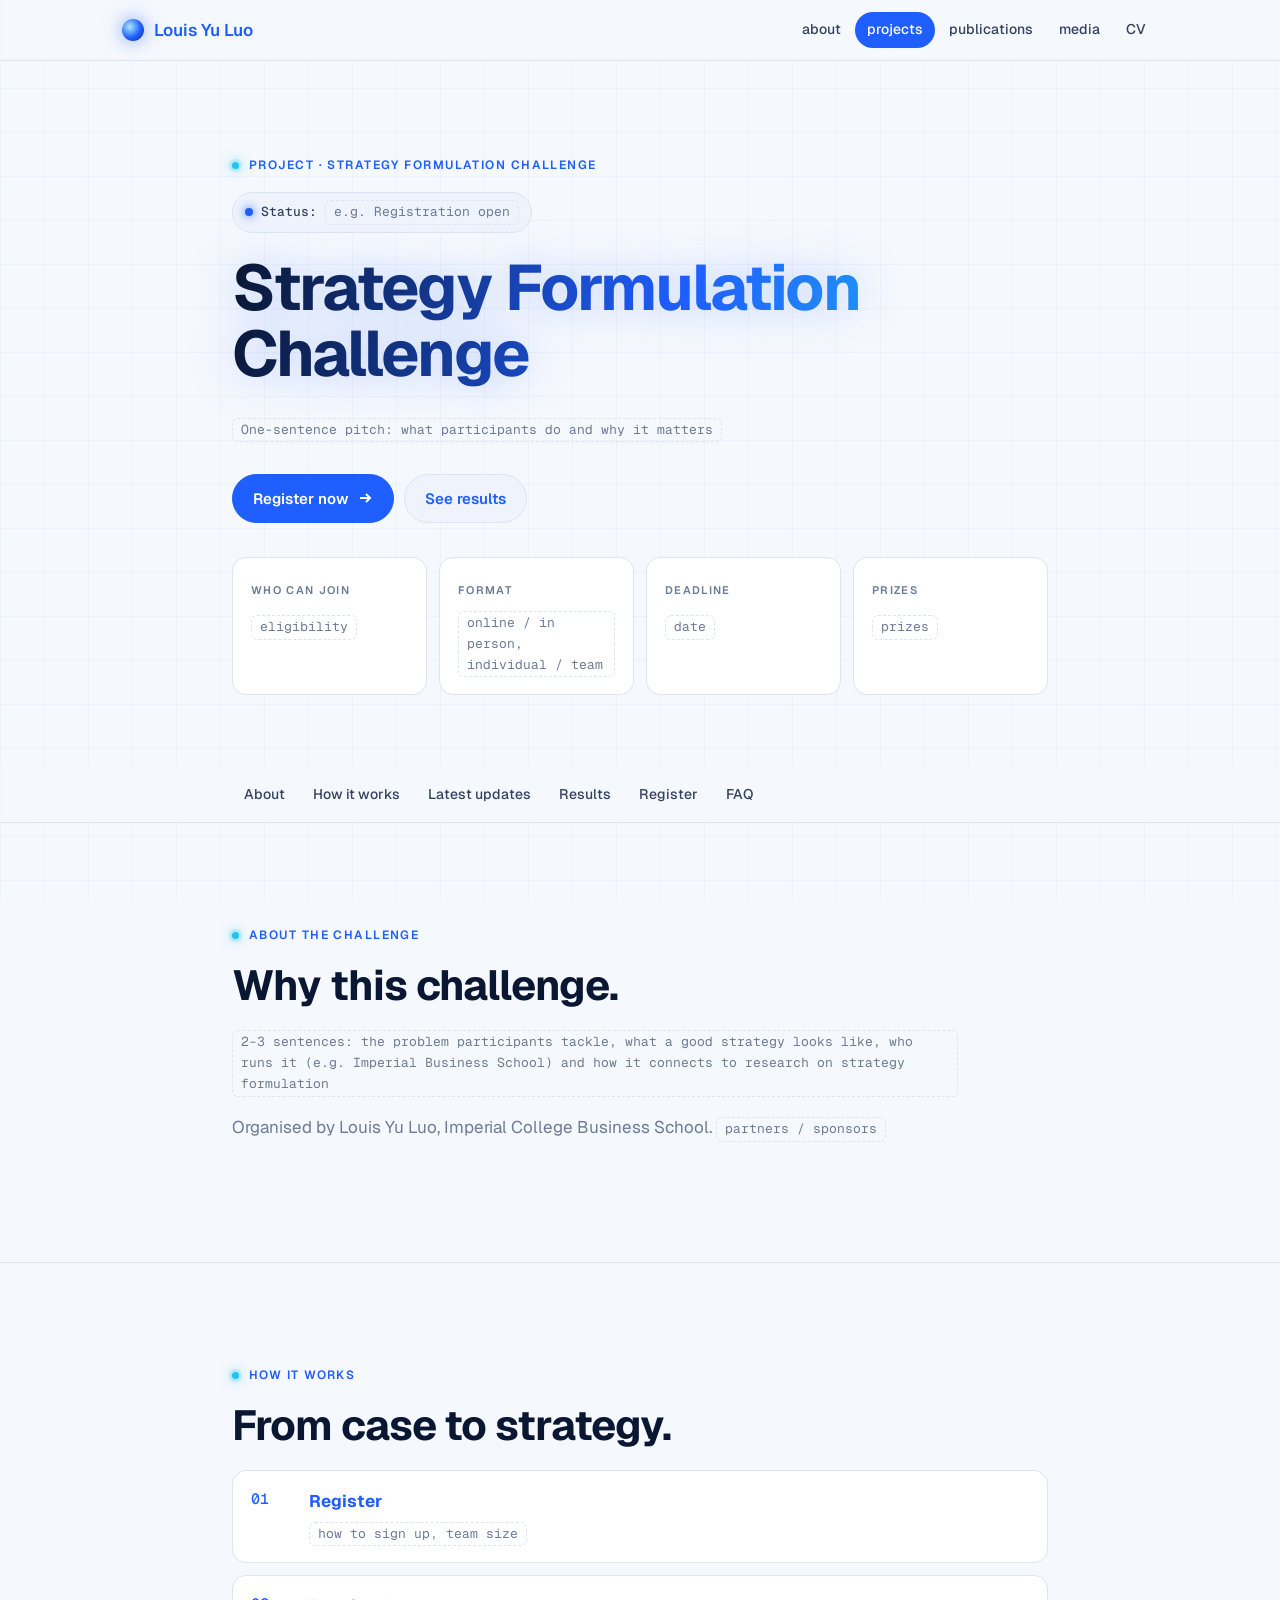
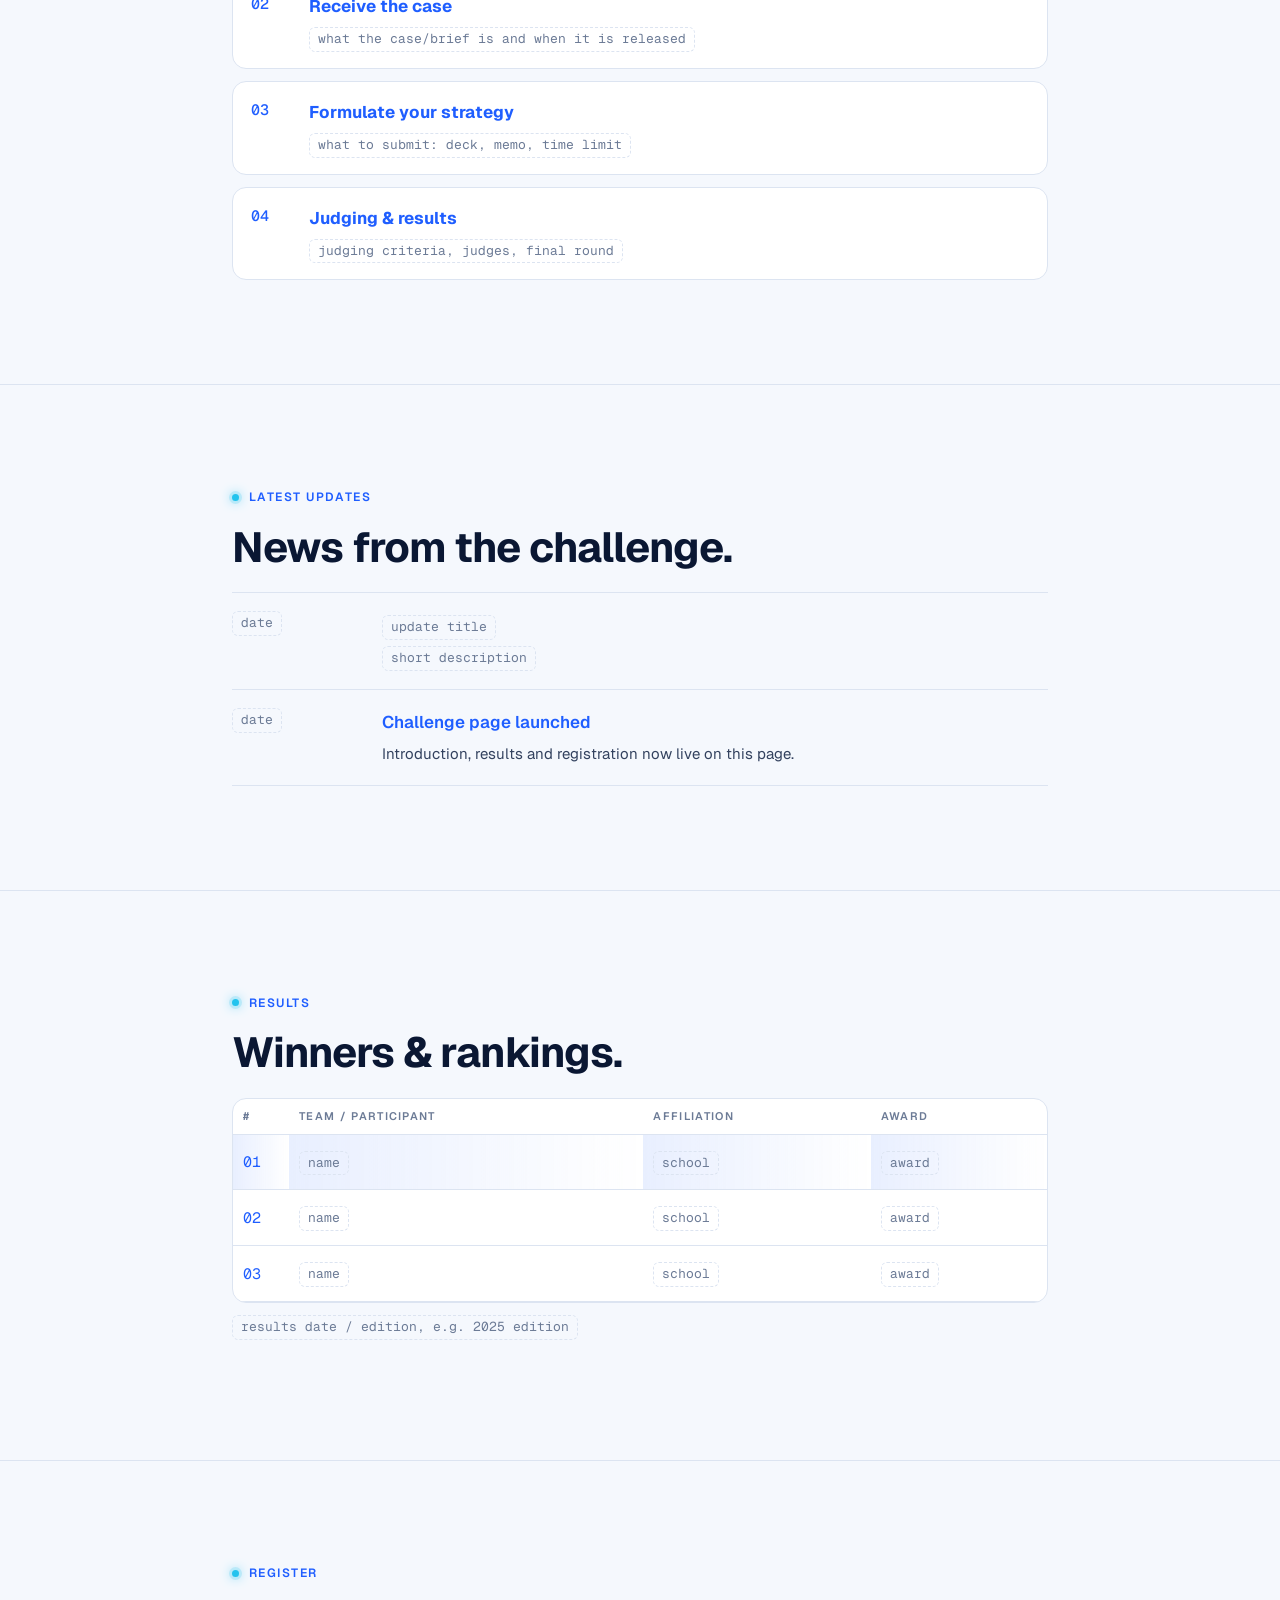
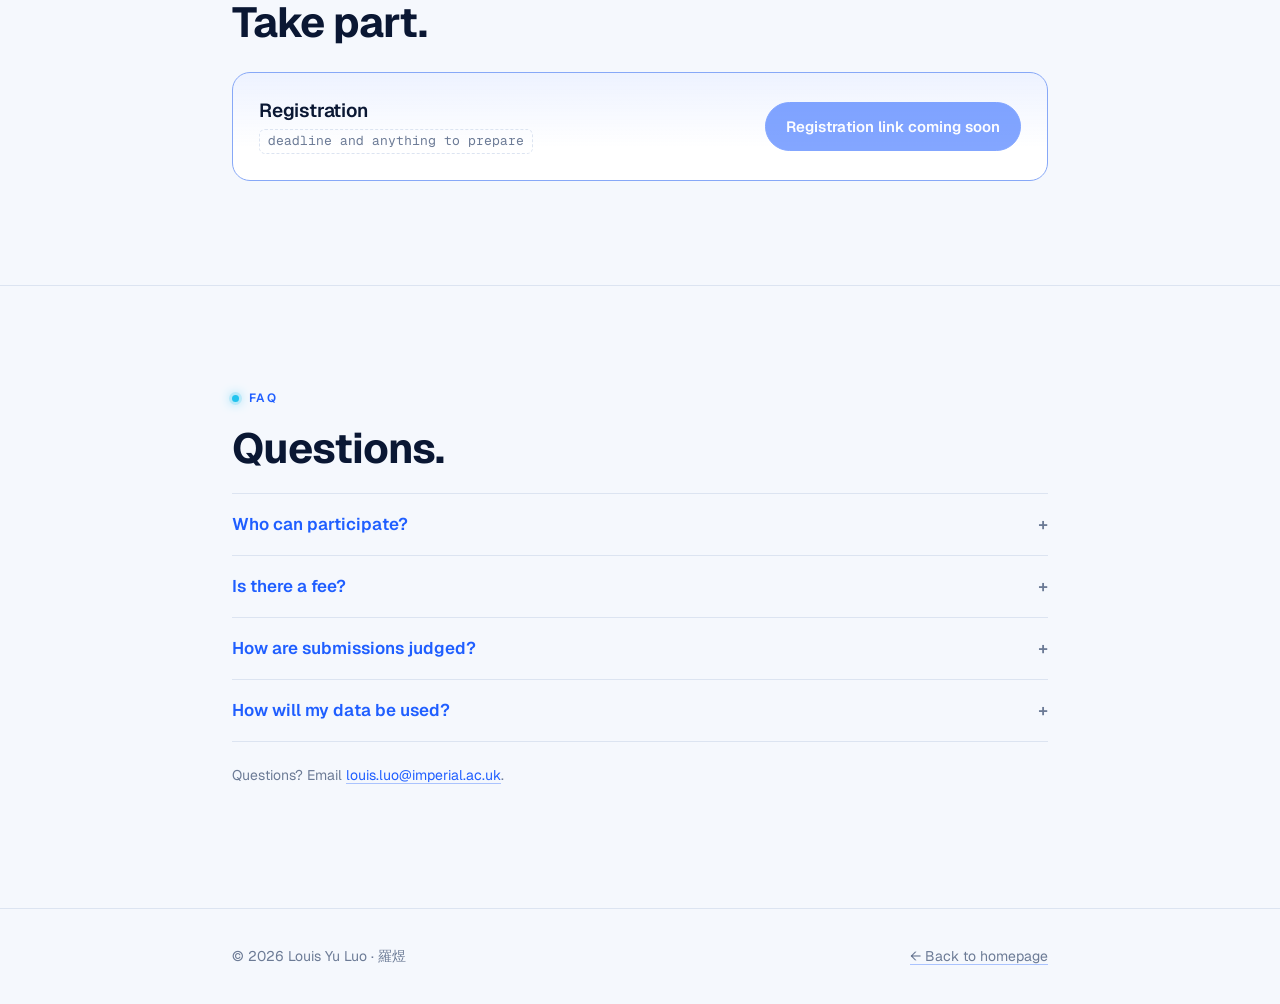
==== commit 438bfb93: "Add files via upload" ====
--- a/challenge/index.html
+++ b/challenge/index.html
@@ -37,6 +37,7 @@
 .skip:focus{left:16px;top:12px;z-index:100;background:var(--yellow);color:#fff;padding:8px 12px;border-radius:8px}
 .wrap{max-width:880px;margin:0 auto;padding:0 clamp(16px,4vw,32px)}
 strong{color:var(--yellow);font-weight:600}
+[lang="zh-Hant"]{font-family:"Noto Sans TC",var(--font-sans)}
 
 /* ---------- top bar ---------- */
 header.top{position:sticky;top:0;z-index:20;background:color-mix(in srgb,var(--bg) 80%,transparent);backdrop-filter:blur(14px);-webkit-backdrop-filter:blur(14px);border-bottom:1px solid var(--line)}
@@ -70,7 +71,7 @@
 
 /* ---------- hero ---------- */
 .hero{padding-top:clamp(48px,8vw,88px)}
-.hero h1 .zh{display:inline-block;font-family:"Noto Sans SC",sans-serif;font-weight:500;font-size:.5em;letter-spacing:.12em;color:var(--muted);vertical-align:middle;margin-left:.3em}
+.hero h1 .zh{display:inline-block;font-family:"Noto Sans TC",sans-serif;font-weight:500;font-size:.5em;letter-spacing:.12em;color:var(--muted);vertical-align:middle;margin-left:.3em}
 .hero .lead{margin-top:24px}
 .who{margin:18px 0 0;font-size:16px;line-height:1.6}
 .btns{display:flex;flex-wrap:wrap;gap:10px;margin-top:30px}
@@ -365,6 +366,6 @@
 </section>
 </main>
 
-<footer><div class="wrap"><span>© 2026 Louis Yu Luo · <span lang="zh-Hans">罗煜</span></span><a href="/">← Back to homepage</a></div></footer>
+<footer><div class="wrap"><span>© 2026 Louis Yu Luo · <span lang="zh-Hant">羅煜</span></span><a href="/">← Back to homepage</a></div></footer>
 </body>
 </html>
